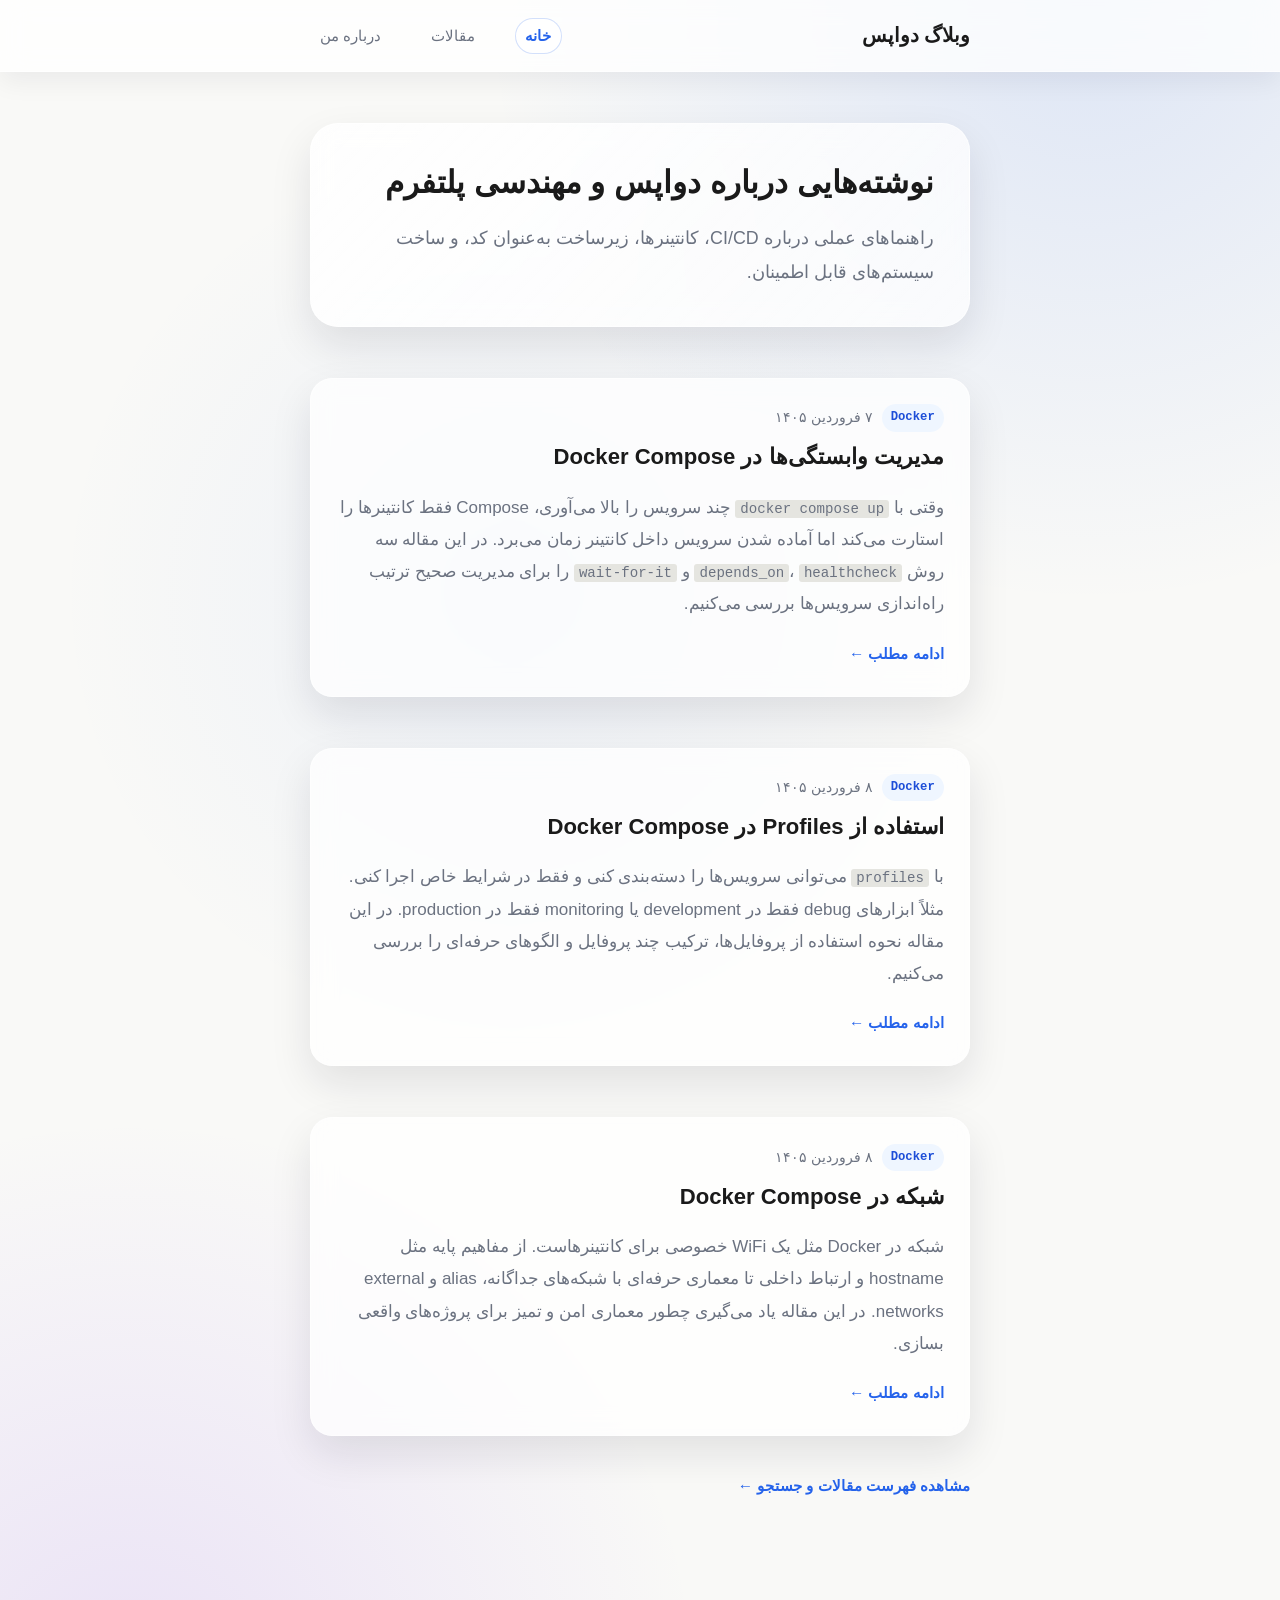
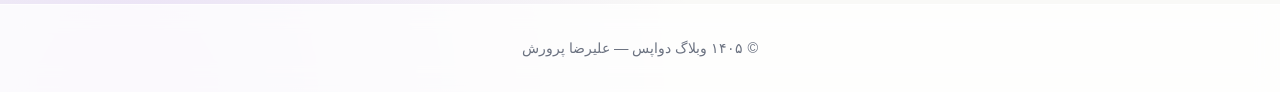
==== index.html @ 973487bc "add devops blog" ====
<!DOCTYPE html>
<html lang="fa" dir="rtl">
<head>
  <meta charset="UTF-8" />
  <meta name="viewport" content="width=device-width, initial-scale=1.0" />
  <meta name="description" content="وبلاگ دواپس - مقالات و راهنماهای عملی درباره دواپس، زیرساخت و مهندسی پلتفرم" />
  <title>وبلاگ دواپس</title>
  <link rel="stylesheet" href="style.css" />
</head>
<body>

  <header class="site-header">
    <div class="container">
      <a href="index.html" class="site-title">وبلاگ دواپس</a>
      <nav class="site-nav" aria-label="ناوبری اصلی">
        <ul>
          <li><a href="index.html" class="nav-active">خانه</a></li>
          <li><a href="posts/index.html">مقالات</a></li>
          <li><a href="about.html">درباره من</a></li>
        </ul>
      </nav>
    </div>
  </header>

  <main class="site-main">
    <div class="container">

      <section class="hero">
        <h1>نوشته‌هایی درباره دواپس و مهندسی پلتفرم</h1>
        <p>راهنماهای عملی درباره CI/CD، کانتینرها، زیرساخت به‌عنوان کد، و ساخت سیستم‌های قابل اطمینان.</p>
      </section>

      <section class="post-list" aria-label="مقالات وبلاگ">
        <article class="post-card">
          <header class="post-header">
            <div class="post-meta">
              <time datetime="2026-03-27">۷ فروردین ۱۴۰۵</time>
              <span class="post-tag">Docker</span>
            </div>
            <h2 class="post-title">
              <a href="posts/docker-compose-dependency-management.html">
                مدیریت وابستگی‌ها در Docker Compose
              </a>
            </h2>
          </header>
          <p class="post-excerpt">
            وقتی با <code>docker compose up</code> چند سرویس را بالا می‌آوری، Compose فقط کانتینرها را
            استارت می‌کند اما آماده شدن سرویس داخل کانتینر زمان می‌برد. در این مقاله سه روش
            <code>depends_on</code>، <code>healthcheck</code> و <code>wait-for-it</code> را برای مدیریت
            صحیح ترتیب راه‌اندازی سرویس‌ها بررسی می‌کنیم.
          </p>
          <a href="posts/docker-compose-dependency-management.html" class="read-more" aria-label="ادامه مطلب: مدیریت وابستگی‌ها در Docker Compose">ادامه مطلب &larr;</a>
        </article>
        <article class="post-card">
          <header class="post-header">
            <div class="post-meta">
              <time datetime="2026-03-28">۸ فروردین ۱۴۰۵</time>
              <span class="post-tag">Docker</span>
            </div>
            <h2 class="post-title">
              <a href="posts/docker-profile.html">
                استفاده از Profiles در Docker Compose
              </a>
            </h2>
          </header>
          <p class="post-excerpt">
            با <code>profiles</code> می‌توانی سرویس‌ها را دسته‌بندی کنی و فقط در شرایط خاص اجرا کنی. مثلاً ابزارهای debug فقط در development یا monitoring فقط در production. در این مقاله
            نحوه استفاده از پروفایل‌ها، ترکیب چند پروفایل و الگوهای حرفه‌ای را بررسی می‌کنیم.
          </p>
          <a href="posts/docker-profile.html" class="read-more" aria-label="ادامه مطلب: استفاده از Profiles در Docker Compose">ادامه مطلب &larr;</a>
        </article>


        <article class="post-card">
          <header class="post-header">
            <div class="post-meta">
              <time datetime="2026-03-28">۸ فروردین ۱۴۰۵</time>
              <span class="post-tag">Docker</span>
            </div>
            <h2 class="post-title">
              <a href="posts/docker-network.html">
                شبکه در Docker Compose
              </a>
            </h2>
          </header>
          <p class="post-excerpt">
            شبکه در Docker مثل یک WiFi خصوصی برای کانتینرهاست. از مفاهیم پایه مثل hostname و ارتباط داخلی تا معماری حرفه‌ای با شبکه‌های جداگانه، alias و external networks. در این مقاله یاد می‌گیری چطور معماری امن و تمیز برای پروژه‌های واقعی بسازی.
          </p>
          <a href="posts/docker-network.html" class="read-more" aria-label="ادامه مطلب: شبکه در Docker Compose">ادامه مطلب &larr;</a>
        </article>


      </section>
      <p class="all-posts-link">
        <a href="posts/index.html" class="read-more" aria-label="مشاهده فهرست همه مقالات">مشاهده فهرست مقالات و جستجو &larr;</a>
      </p>
    </div>
  </main>

  <footer class="site-footer">
    <div class="container">
      <p>&#169; ۱۴۰۵ وبلاگ دواپس &mdash; علیرضا پرورش</p>
    </div>
  </footer>

</body>
</html>
---- style.css ----
/* =========================================================
   Base & Reset
   ========================================================= */
*, *::before, *::after {
  box-sizing: border-box;
  margin: 0;
  padding: 0;
}

:root {
  --color-bg:          #f9f9f7;
  --color-surface:     #ffffff;
  --color-border:      #e5e5e0;
  --color-text:        #1a1a1a;
  --color-text-muted:  #6b7280;
  --color-accent:      #2563eb;
  --color-accent-dark: #1d4ed8;
  --color-tag-bg:      #eff6ff;
  --color-tag-text:    #1d4ed8;

  --font-sans: "Vazirmatn", "Tahoma", "Arial", sans-serif;
  --font-mono: "SFMono-Regular", Consolas, "Liberation Mono", Menlo, monospace;

  --width-content: 720px;
  --space-xs: 0.25rem;
  --space-sm: 0.5rem;
  --space-md: 1rem;
  --space-lg: 1.75rem;
  --space-xl: 3rem;
  --radius-lg: 22px;
  --shadow-soft: 0 16px 40px rgba(15, 23, 42, 0.06);
  --glass-bg: rgba(255, 255, 255, 0.72);
  --glass-border: rgba(255, 255, 255, 0.55);
  --shadow-glass: 0 18px 42px rgba(15, 23, 42, 0.1);
}

html {
  font-size: 17px;
  scroll-behavior: smooth;
}

body {
  font-family: var(--font-sans);
  background:
    radial-gradient(circle at 85% 0%, rgba(37, 99, 235, 0.13), transparent 30%),
    radial-gradient(circle at 10% 100%, rgba(124, 58, 237, 0.12), transparent 28%),
    radial-gradient(circle at 40% 35%, rgba(37, 99, 235, 0.06), transparent 34%),
    var(--color-bg);
  color: var(--color-text);
  line-height: 1.9;
  direction: rtl;
  text-align: right;
  -webkit-font-smoothing: antialiased;
  min-height: 100vh;
}

/* =========================================================
   Layout helpers
   ========================================================= */
.container {
  max-width: var(--width-content);
  margin-inline: auto;
  padding-inline: var(--space-lg);
}

/* =========================================================
   Header & Navigation
   ========================================================= */
.site-header {
  background-color: rgba(255, 255, 255, 0.78);
  backdrop-filter: blur(14px);
  -webkit-backdrop-filter: blur(14px);
  border-bottom: 1px solid rgba(255, 255, 255, 0.58);
  padding-block: var(--space-md);
  position: sticky;
  top: 0;
  z-index: 10;
  box-shadow: 0 10px 26px rgba(15, 23, 42, 0.06);
}

.site-header .container {
  display: flex;
  align-items: center;
  justify-content: space-between;
  gap: var(--space-md);
}

.site-title {
  font-size: 1.15rem;
  font-weight: 700;
  color: var(--color-text);
  text-decoration: none;
}

.site-title:hover {
  color: var(--color-accent);
}

.site-nav ul {
  list-style: none;
  display: flex;
  gap: var(--space-lg);
}

.site-nav a {
  display: inline-flex;
  align-items: center;
  justify-content: center;
  min-height: 36px;
  padding-inline: 0.6rem;
  border-radius: 999px;
  font-size: 0.9rem;
  font-weight: 500;
  color: var(--color-text-muted);
  text-decoration: none;
  transition: color 0.2s ease, background-color 0.2s ease, transform 0.2s ease;
}

.site-nav a:hover {
  color: var(--color-accent);
  background-color: rgba(255, 255, 255, 0.7);
  transform: translateY(-1px);
}

/* =========================================================
   Main content
   ========================================================= */
.site-main {
  padding-block: var(--space-xl);
}

/* =========================================================
   Hero / intro
   ========================================================= */
.hero {
  margin-bottom: var(--space-xl);
  padding: 2.1rem;
  border: 1px solid var(--glass-border);
  border-radius: 28px;
  background:
    linear-gradient(135deg, rgba(255, 255, 255, 0.86) 0%, rgba(255, 255, 255, 0.7) 100%);
  backdrop-filter: blur(14px);
  -webkit-backdrop-filter: blur(14px);
  box-shadow: var(--shadow-glass);
}

.hero h1 {
  font-size: 1.85rem;
  font-weight: 800;
  line-height: 1.45;
  margin-bottom: var(--space-md);
}

.hero p {
  font-size: 1.05rem;
  color: var(--color-text-muted);
  max-width: 55ch;
}

/* =========================================================
   Post list
   ========================================================= */
.post-list {
  display: flex;
  flex-direction: column;
  gap: var(--space-xl);
}

/* =========================================================
   Post card
   ========================================================= */
.post-card {
  background: var(--glass-bg);
  border: 1px solid var(--glass-border);
  border-radius: var(--radius-lg);
  backdrop-filter: blur(12px);
  -webkit-backdrop-filter: blur(12px);
  box-shadow: var(--shadow-glass);
  padding: 1.5rem;
  transition: transform 0.2s ease, box-shadow 0.2s ease, border-color 0.2s ease;
}

.post-card:hover {
  transform: translateY(-5px);
  border-color: rgba(37, 99, 235, 0.3);
  box-shadow: 0 24px 46px rgba(15, 23, 42, 0.14);
}

.post-meta {
  display: flex;
  align-items: center;
  flex-direction: row-reverse;
  justify-content: flex-end;
  gap: var(--space-sm);
  margin-bottom: var(--space-sm);
}

.post-meta time {
  font-size: 0.85rem;
  color: var(--color-text-muted);
}

.post-tag {
  font-size: 0.72rem;
  font-weight: 600;
  background-color: var(--color-tag-bg);
  color: var(--color-tag-text);
  padding: 2px 9px;
  border-radius: 999px;
  font-family: var(--font-mono);
  letter-spacing: 0;
  direction: ltr;
  unicode-bidi: embed;
}

.post-title {
  font-size: 1.3rem;
  font-weight: 700;
  line-height: 1.55;
  margin-bottom: var(--space-md);
}

.post-title a {
  color: var(--color-text);
  text-decoration: none;
  transition: color 0.15s ease;
}

.post-title a:hover {
  color: var(--color-accent);
}

.post-excerpt {
  color: var(--color-text-muted);
  margin-bottom: var(--space-md);
  max-width: 65ch;
}

.post-excerpt code {
  font-family: var(--font-mono);
  font-size: 0.83em;
  background-color: var(--color-border);
  padding: 1px 5px;
  border-radius: 3px;
  direction: ltr;
  unicode-bidi: embed;
}

.read-more {
  font-size: 0.9rem;
  font-weight: 600;
  color: var(--color-accent);
  text-decoration: none;
  transition: color 0.2s ease, transform 0.2s ease;
  display: inline-block;
}

.read-more:hover {
  color: var(--color-accent-dark);
  text-decoration: underline;
  transform: translateX(-2px);
}

.all-posts-link {
  margin-top: 2rem;
}

/* =========================================================
   LTR override for code/tech identifiers
   ========================================================= */
[dir="ltr"],
code, pre, kbd, samp {
  direction: ltr;
  unicode-bidi: embed;
}

/* =========================================================
   Footer
   ========================================================= */
.site-footer {
  background-color: rgba(255, 255, 255, 0.78);
  border-top: 1px solid rgba(255, 255, 255, 0.6);
  backdrop-filter: blur(12px);
  -webkit-backdrop-filter: blur(12px);
  padding-block: var(--space-lg);
  margin-top: var(--space-xl);
}

.site-footer p {
  font-size: 0.85rem;
  color: var(--color-text-muted);
  text-align: center;
}

/* =========================================================
   Active nav link
   ========================================================= */
.site-nav a.nav-active {
  color: var(--color-accent);
  font-weight: 700;
  background-color: rgba(255, 255, 255, 0.85);
  box-shadow: inset 0 0 0 1px rgba(37, 99, 235, 0.2);
}

.site-nav a:focus-visible,
.read-more:focus-visible {
  outline: 2px solid rgba(37, 99, 235, 0.45);
  outline-offset: 2px;
}

@media (max-width: 760px) {
  .hero {
    padding: 1.4rem;
    border-radius: 20px;
  }

  .post-card {
    border-radius: 18px;
    padding: 1.15rem;
  }
}

/* =========================================================
   Responsive
   ========================================================= */
@media (max-width: 600px) {
  html {
    font-size: 16px;
  }

  .container {
    padding-inline: var(--space-md);
  }

  .hero h1 {
    font-size: 1.45rem;
  }

  .post-title {
    font-size: 1.1rem;
  }

  .site-header .container {
    flex-wrap: wrap;
    justify-content: center;
  }

  .site-nav ul {
    gap: var(--space-md);
    justify-content: center;
  }
}
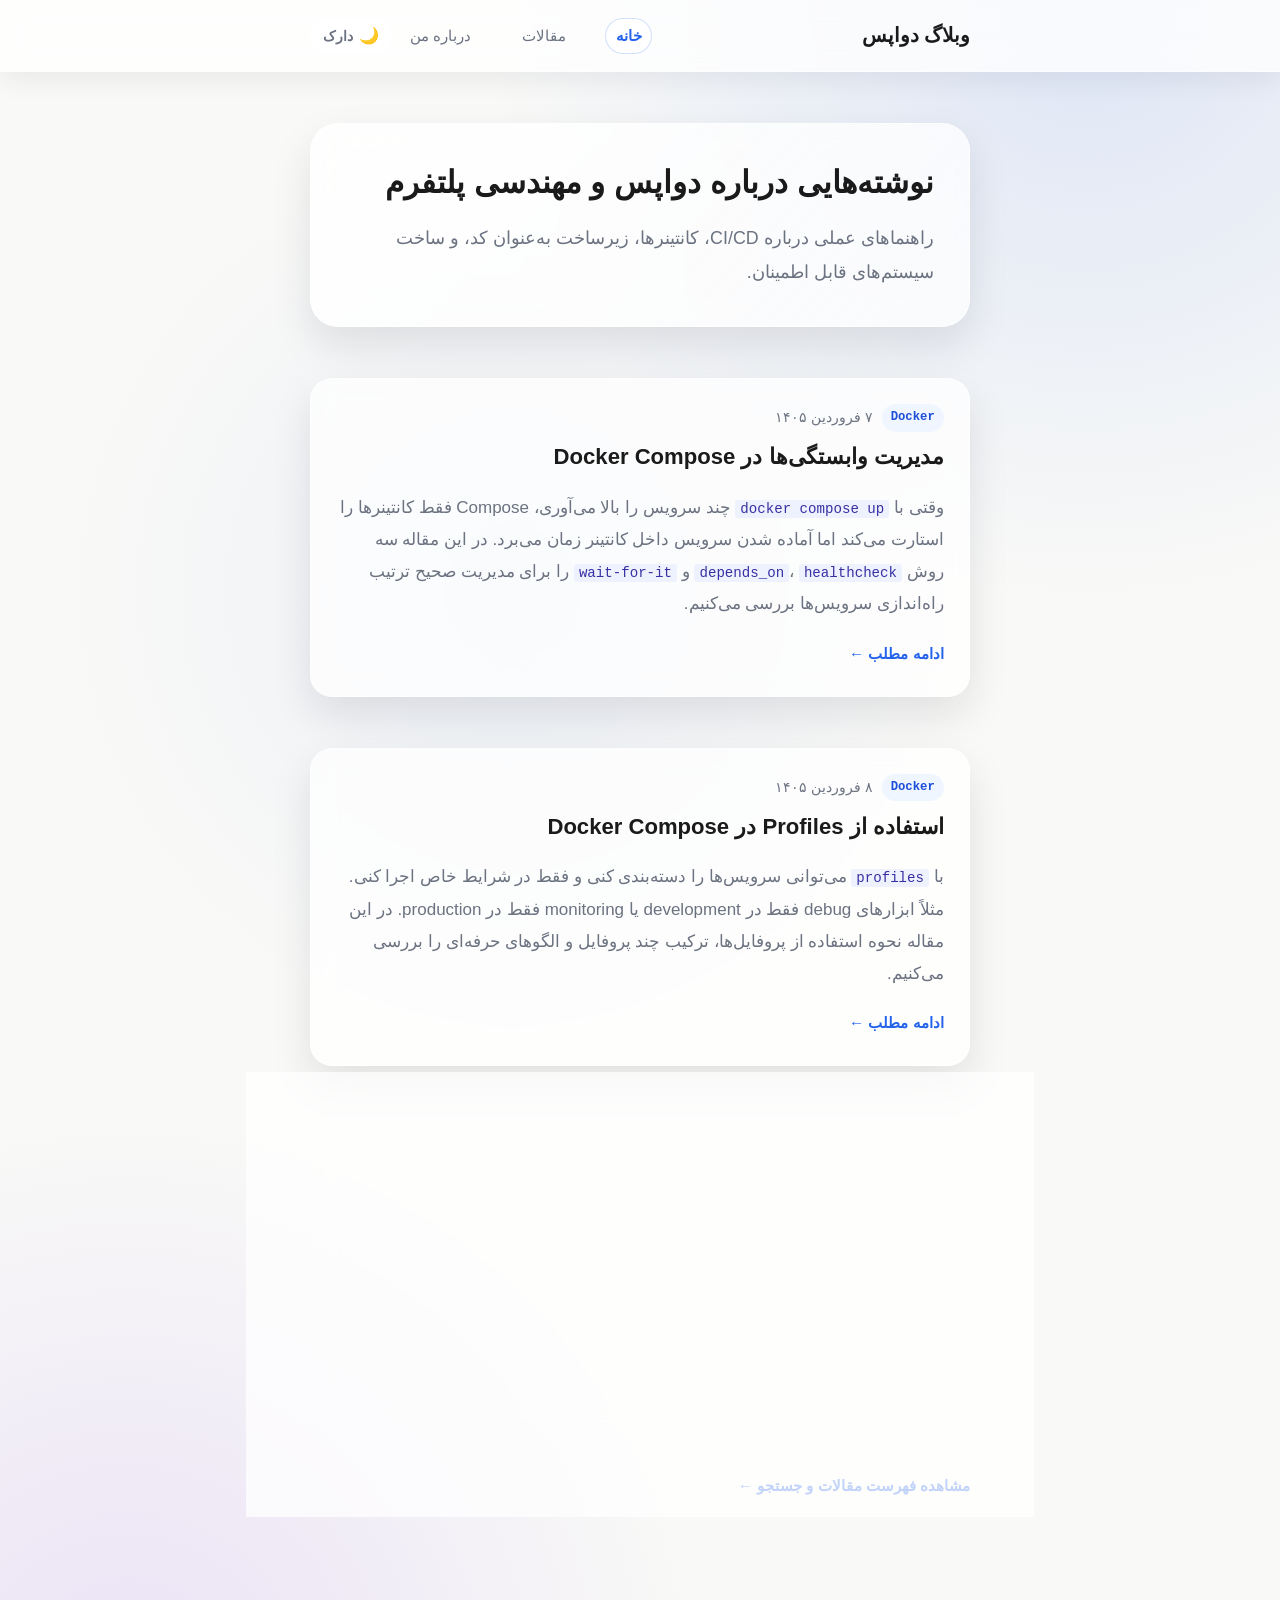
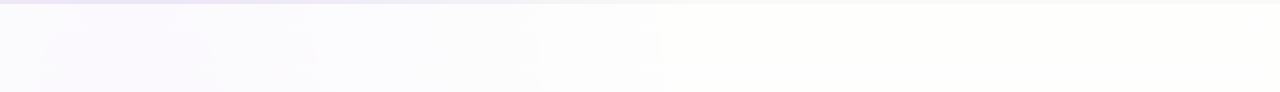
==== commit fd1202b2: "add dark thme" ====
--- a/index.html
+++ b/index.html
@@ -12,13 +12,19 @@
   <header class="site-header">
     <div class="container">
       <a href="index.html" class="site-title">وبلاگ دواپس</a>
-      <nav class="site-nav" aria-label="ناوبری اصلی">
-        <ul>
-          <li><a href="index.html" class="nav-active">خانه</a></li>
-          <li><a href="posts/index.html">مقالات</a></li>
-          <li><a href="about.html">درباره من</a></li>
-        </ul>
-      </nav>
+      <div class="header-actions">
+        <nav class="site-nav" aria-label="ناوبری اصلی">
+          <ul>
+            <li><a href="index.html" class="nav-active">خانه</a></li>
+            <li><a href="posts/index.html">مقالات</a></li>
+            <li><a href="about.html">درباره من</a></li>
+          </ul>
+        </nav>
+        <button type="button" class="theme-toggle" aria-label="تغییر تم" aria-pressed="false">
+          <span class="theme-toggle-icon" aria-hidden="true">🌙</span>
+          <span class="theme-toggle-text">دارک</span>
+        </button>
+      </div>
     </div>
   </header>
 
@@ -103,5 +109,7 @@
     </div>
   </footer>
 
+  <script src="theme.js"></script>
+
 </body>
 </html>
--- a/style.css
+++ b/style.css
@@ -32,6 +32,39 @@
   --glass-bg: rgba(255, 255, 255, 0.72);
   --glass-border: rgba(255, 255, 255, 0.55);
   --shadow-glass: 0 18px 42px rgba(15, 23, 42, 0.1);
+  --code-inline-bg: #eef2ff;
+  --code-inline-text: #3730a3;
+  --header-bg: rgba(255, 255, 255, 0.78);
+  --header-border: rgba(255, 255, 255, 0.58);
+  --footer-bg: rgba(255, 255, 255, 0.78);
+  --footer-border: rgba(255, 255, 255, 0.6);
+  --nav-hover-bg: rgba(255, 255, 255, 0.7);
+  --nav-active-bg: rgba(255, 255, 255, 0.85);
+  --hero-bg: linear-gradient(135deg, rgba(255, 255, 255, 0.86) 0%, rgba(255, 255, 255, 0.7) 100%);
+}
+
+html[data-theme="dark"] {
+  --color-bg: #0b1220;
+  --color-surface: #111827;
+  --color-border: #334155;
+  --color-text: #e5e7eb;
+  --color-text-muted: #94a3b8;
+  --color-accent: #60a5fa;
+  --color-accent-dark: #3b82f6;
+  --color-tag-bg: rgba(30, 64, 175, 0.35);
+  --color-tag-text: #bfdbfe;
+  --glass-bg: rgba(15, 23, 42, 0.62);
+  --glass-border: rgba(100, 116, 139, 0.38);
+  --shadow-glass: 0 18px 42px rgba(2, 6, 23, 0.45);
+  --code-inline-bg: rgba(30, 41, 59, 0.92);
+  --code-inline-text: #c7d2fe;
+  --header-bg: rgba(15, 23, 42, 0.82);
+  --header-border: rgba(100, 116, 139, 0.35);
+  --footer-bg: rgba(15, 23, 42, 0.8);
+  --footer-border: rgba(100, 116, 139, 0.3);
+  --nav-hover-bg: rgba(30, 41, 59, 0.8);
+  --nav-active-bg: rgba(30, 41, 59, 0.95);
+  --hero-bg: linear-gradient(135deg, rgba(15, 23, 42, 0.9) 0%, rgba(17, 24, 39, 0.76) 100%);
 }
 
 html {
@@ -67,10 +100,10 @@
    Header & Navigation
    ========================================================= */
 .site-header {
-  background-color: rgba(255, 255, 255, 0.78);
+  background-color: var(--header-bg);
   backdrop-filter: blur(14px);
   -webkit-backdrop-filter: blur(14px);
-  border-bottom: 1px solid rgba(255, 255, 255, 0.58);
+  border-bottom: 1px solid var(--header-border);
   padding-block: var(--space-md);
   position: sticky;
   top: 0;
@@ -83,6 +116,12 @@
   align-items: center;
   justify-content: space-between;
   gap: var(--space-md);
+}
+
+.header-actions {
+  display: flex;
+  align-items: center;
+  gap: var(--space-sm);
 }
 
 .site-title {
@@ -118,8 +157,42 @@
 
 .site-nav a:hover {
   color: var(--color-accent);
-  background-color: rgba(255, 255, 255, 0.7);
+  background-color: var(--nav-hover-bg);
   transform: translateY(-1px);
+}
+
+.theme-toggle {
+  display: inline-flex;
+  align-items: center;
+  justify-content: center;
+  gap: 0.35rem;
+  min-height: 36px;
+  border-radius: 999px;
+  border: 1px solid var(--glass-border);
+  background: var(--glass-bg);
+  color: var(--color-text-muted);
+  font-family: var(--font-sans);
+  font-size: 0.82rem;
+  font-weight: 600;
+  padding: 0.35rem 0.7rem;
+  cursor: pointer;
+  transition: color 0.2s ease, border-color 0.2s ease, transform 0.2s ease;
+}
+
+.theme-toggle:hover {
+  color: var(--color-accent);
+  border-color: rgba(37, 99, 235, 0.35);
+  transform: translateY(-1px);
+}
+
+.theme-toggle:focus-visible {
+  outline: 2px solid rgba(37, 99, 235, 0.45);
+  outline-offset: 2px;
+}
+
+.theme-toggle-icon {
+  line-height: 1;
+  font-size: 0.95rem;
 }
 
 /* =========================================================
@@ -137,8 +210,7 @@
   padding: 2.1rem;
   border: 1px solid var(--glass-border);
   border-radius: 28px;
-  background:
-    linear-gradient(135deg, rgba(255, 255, 255, 0.86) 0%, rgba(255, 255, 255, 0.7) 100%);
+  background: var(--hero-bg);
   backdrop-filter: blur(14px);
   -webkit-backdrop-filter: blur(14px);
   box-shadow: var(--shadow-glass);
@@ -239,7 +311,8 @@
 .post-excerpt code {
   font-family: var(--font-mono);
   font-size: 0.83em;
-  background-color: var(--color-border);
+  background-color: var(--code-inline-bg);
+  color: var(--code-inline-text);
   padding: 1px 5px;
   border-radius: 3px;
   direction: ltr;
@@ -278,8 +351,8 @@
    Footer
    ========================================================= */
 .site-footer {
-  background-color: rgba(255, 255, 255, 0.78);
-  border-top: 1px solid rgba(255, 255, 255, 0.6);
+  background-color: var(--footer-bg);
+  border-top: 1px solid var(--footer-border);
   backdrop-filter: blur(12px);
   -webkit-backdrop-filter: blur(12px);
   padding-block: var(--space-lg);
@@ -298,12 +371,13 @@
 .site-nav a.nav-active {
   color: var(--color-accent);
   font-weight: 700;
-  background-color: rgba(255, 255, 255, 0.85);
+  background-color: var(--nav-active-bg);
   box-shadow: inset 0 0 0 1px rgba(37, 99, 235, 0.2);
 }
 
 .site-nav a:focus-visible,
-.read-more:focus-visible {
+.read-more:focus-visible,
+.theme-toggle:focus-visible {
   outline: 2px solid rgba(37, 99, 235, 0.45);
   outline-offset: 2px;
 }
@@ -345,6 +419,12 @@
     justify-content: center;
   }
 
+  .header-actions {
+    width: 100%;
+    justify-content: center;
+    flex-wrap: wrap;
+  }
+
   .site-nav ul {
     gap: var(--space-md);
     justify-content: center;
